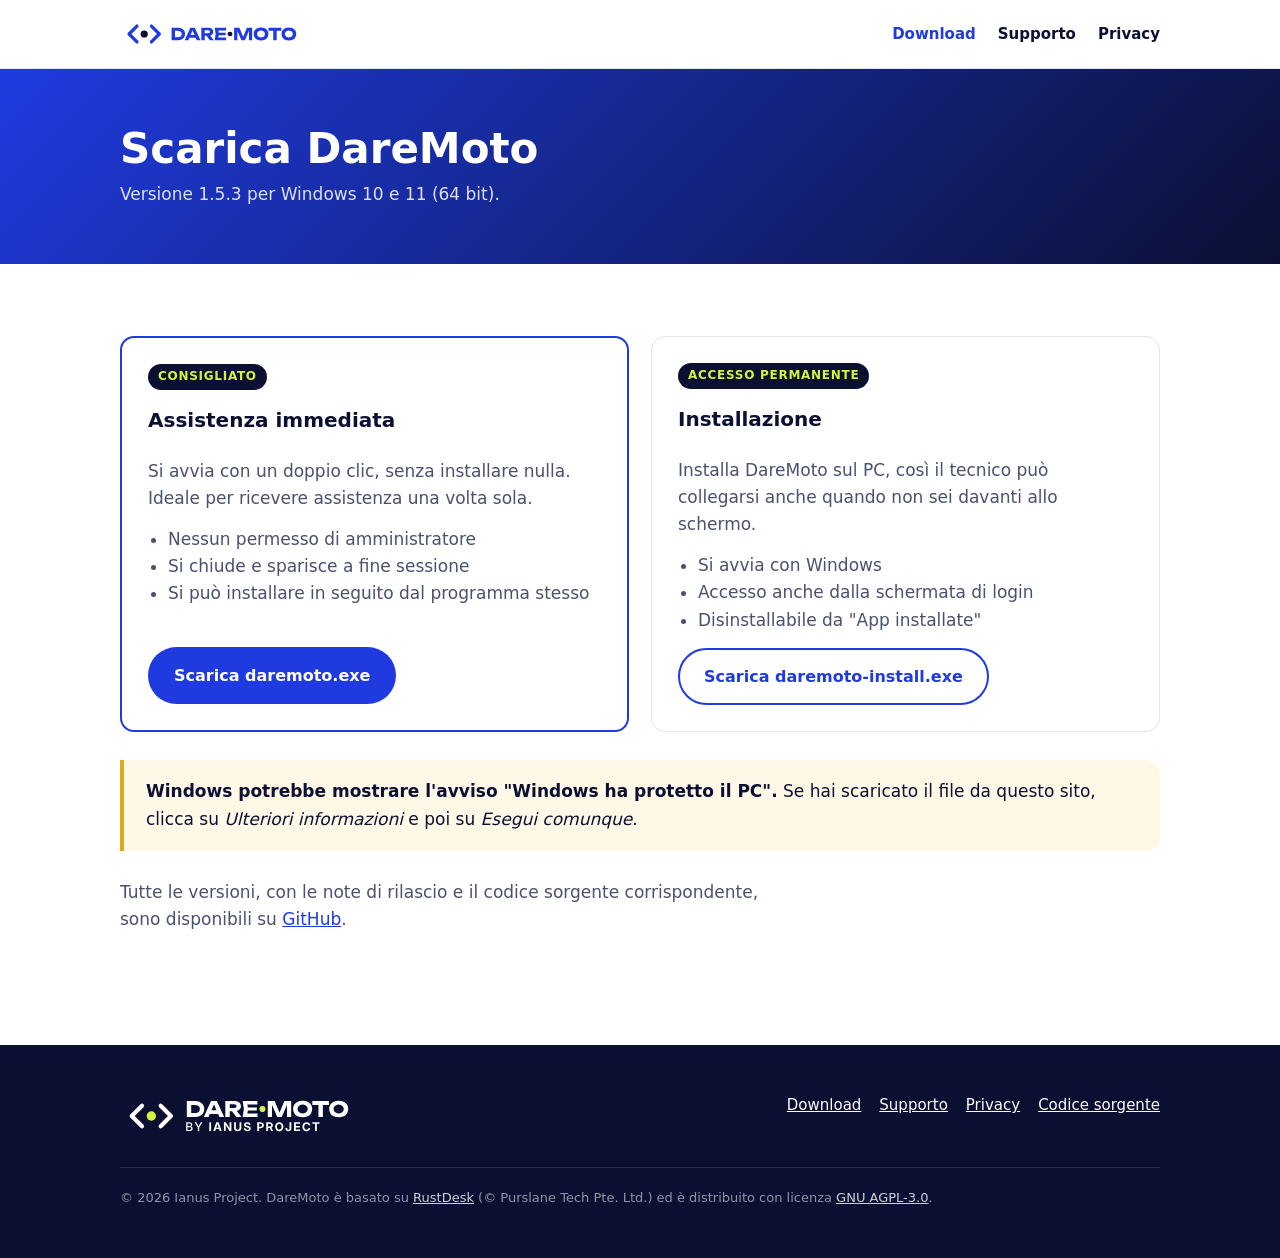
==== download/index.html @ a8541e0c "Sito daremoto.net: home, download, supporto, privacy HTML/CSS statici per GitHub Pages, con i loghi " ====
<!doctype html>
<html lang="it">
<head>
  <meta charset="utf-8">
  <meta name="viewport" content="width=device-width, initial-scale=1">
  <title>Download — DareMoto</title>
  <meta name="description" content="Scarica DareMoto per Windows: versione per l'assistenza immediata o installazione permanente.">
  <link rel="icon" href="/favicon.ico" sizes="any">
  <link rel="icon" href="/assets/icon.svg" type="image/svg+xml">
  <link rel="stylesheet" href="/assets/style.css">
  <meta name="theme-color" content="#1F3BE0">
</head>
<body>
  <header class="site-header">
    <div class="wrap">
      <a class="brand" href="/"><img src="/assets/logo-header-light.svg" alt="DareMoto" width="183" height="34"></a>
      <nav class="nav" aria-label="Navigazione principale">
        <a href="/download/" aria-current="page">Download</a>
        <a href="/supporto/">Supporto</a>
        <a href="/privacy/">Privacy</a>
      </nav>
    </div>
  </header>

  <main>
    <div class="page-head">
      <div class="wrap">
        <h1>Scarica DareMoto</h1>
        <p>Versione 1.5.3 per Windows 10 e 11 (64 bit).</p>
      </div>
    </div>

    <section>
      <div class="wrap">
        <div class="grid">
          <div class="card dl-card primary">
            <span class="tag">Consigliato</span>
            <h3>Assistenza immediata</h3>
            <p>Si avvia con un doppio clic, senza installare nulla. Ideale per ricevere assistenza una volta sola.</p>
            <ul>
              <li>Nessun permesso di amministratore</li>
              <li>Si chiude e sparisce a fine sessione</li>
              <li>Si può installare in seguito dal programma stesso</li>
            </ul>
            <a class="btn btn-cobalt" href="https://github.com/s-romano-ianus/rustdesk/releases/latest/download/daremoto.exe">Scarica daremoto.exe</a>
          </div>
          <div class="card dl-card">
            <span class="tag">Accesso permanente</span>
            <h3>Installazione</h3>
            <p>Installa DareMoto sul PC, così il tecnico può collegarsi anche quando non sei davanti allo schermo.</p>
            <ul>
              <li>Si avvia con Windows</li>
              <li>Accesso anche dalla schermata di login</li>
              <li>Disinstallabile da "App installate"</li>
            </ul>
            <a class="btn btn-outline" href="https://github.com/s-romano-ianus/rustdesk/releases/latest/download/daremoto-install.exe">Scarica daremoto-install.exe</a>
          </div>
        </div>

        <div class="callout warn">
          <p><strong>Windows potrebbe mostrare l'avviso "Windows ha protetto il PC".</strong> Se hai scaricato il file da questo sito, clicca su <em>Ulteriori informazioni</em> e poi su <em>Esegui comunque</em>.</p>
        </div>

        <p class="section-lead">Tutte le versioni, con le note di rilascio e il codice sorgente corrispondente, sono disponibili su <a href="https://github.com/s-romano-ianus/rustdesk/releases">GitHub</a>.</p>
      </div>
    </section>
  </main>

  <footer class="site-footer">
    <div class="wrap">
      <div class="footer-grid">
        <img src="/assets/logo-dark.svg" alt="DareMoto by Ianus Project" width="248" height="46">
        <nav class="footer-links" aria-label="Link a piè di pagina">
          <a href="/download/">Download</a>
          <a href="/supporto/">Supporto</a>
          <a href="/privacy/">Privacy</a>
          <a href="https://github.com/s-romano-ianus/rustdesk/tree/custom">Codice sorgente</a>
        </nav>
      </div>
      <p class="legal">© 2026 Ianus Project. DareMoto è basato su <a href="https://github.com/rustdesk/rustdesk">RustDesk</a> (© Purslane Tech Pte. Ltd.) ed è distribuito con licenza <a href="https://www.gnu.org/licenses/agpl-3.0.html">GNU AGPL-3.0</a>.</p>
    </div>
  </footer>
</body>
</html>
---- assets/style.css ----
/* DareMoto — sito vetrina. Palette: brand/README.md del client. */
:root {
  --cobalt: #1F3BE0;
  --cobalt-dark: #182fb4;
  --lime: #D4F53C;      /* solo su fondi scuri / cobalto */
  --night: #0B1033;
  --ink: #0B1033;
  --muted: #4a5170;
  --line: #e3e6f0;
  --soft: #f4f6fc;
  --white: #ffffff;
  --radius: 14px;
  --wrap: 1080px;
  --font: system-ui, -apple-system, "Segoe UI", Roboto, "Helvetica Neue", Arial, sans-serif;
}

* { box-sizing: border-box; }
html { -webkit-text-size-adjust: 100%; }
body {
  margin: 0;
  font-family: var(--font);
  font-size: 17px;
  line-height: 1.6;
  color: var(--ink);
  background: var(--white);
}
img { max-width: 100%; height: auto; display: block; }
a { color: var(--cobalt); }
a:hover { color: var(--cobalt-dark); }
:focus-visible { outline: 3px solid var(--lime); outline-offset: 2px; }

.wrap { max-width: var(--wrap); margin: 0 auto; padding: 0 20px; }

/* Header */
.site-header { border-bottom: 1px solid var(--line); background: var(--white); }
.site-header .wrap { display: flex; align-items: center; justify-content: space-between; gap: 16px; min-height: 68px; }
.site-header .brand img { height: 34px; width: auto; }
.nav { display: flex; gap: 22px; flex-wrap: wrap; }
.nav a { color: var(--ink); text-decoration: none; font-weight: 600; font-size: 15px; }
.nav a:hover, .nav a[aria-current="page"] { color: var(--cobalt); }

/* Hero */
.hero {
  color: var(--white);
  background:
    radial-gradient(circle at 85% 20%, rgba(212, 245, 60, .12), transparent 40%),
    linear-gradient(135deg, var(--cobalt) 0%, var(--night) 100%);
  padding: 84px 0 92px;
}
.hero h1 { font-size: clamp(32px, 5vw, 54px); line-height: 1.1; margin: 0 0 18px; letter-spacing: -.02em; max-width: 14em; }
.hero h1 .accent { color: var(--lime); }
.hero p.lead { font-size: clamp(17px, 2vw, 20px); max-width: 36em; margin: 0 0 32px; color: rgba(255,255,255,.88); }
.hero .note { font-size: 14px; color: rgba(255,255,255,.7); margin-top: 16px; }

/* Buttons */
.btn {
  display: inline-flex; align-items: center; gap: 10px;
  padding: 14px 24px; border-radius: 999px;
  font-weight: 700; font-size: 16px; text-decoration: none;
  border: 2px solid transparent; cursor: pointer;
}
.btn-lime { background: var(--lime); color: var(--night); }
.btn-lime:hover { background: #c6e92c; color: var(--night); }
.btn-ghost { border-color: rgba(255,255,255,.6); color: var(--white); }
.btn-ghost:hover { border-color: var(--lime); color: var(--lime); }
.btn-cobalt { background: var(--cobalt); color: var(--white); }
.btn-cobalt:hover { background: var(--cobalt-dark); color: var(--white); }
.btn-outline { border-color: var(--cobalt); color: var(--cobalt); }
.btn-outline:hover { background: var(--soft); }
.actions { display: flex; gap: 14px; flex-wrap: wrap; }

/* Sections */
section { padding: 72px 0; }
section.alt { background: var(--soft); }
h2 { font-size: clamp(26px, 3.2vw, 36px); line-height: 1.2; margin: 0 0 14px; letter-spacing: -.01em; }
h3 { font-size: 20px; margin: 0 0 8px; }
.section-lead { color: var(--muted); max-width: 40em; margin: 0 0 40px; }

.grid { display: grid; gap: 22px; grid-template-columns: repeat(auto-fit, minmax(240px, 1fr)); }
.card {
  background: var(--white); border: 1px solid var(--line); border-radius: var(--radius);
  padding: 26px;
}
.card p { margin: 0; color: var(--muted); }
.card .icon {
  width: 44px; height: 44px; border-radius: 12px; background: var(--cobalt);
  display: grid; place-items: center; margin-bottom: 16px; color: var(--lime);
}
.card .icon svg { width: 22px; height: 22px; }

.steps { counter-reset: step; display: grid; gap: 22px; grid-template-columns: repeat(auto-fit, minmax(240px, 1fr)); }
.step { position: relative; padding-top: 52px; }
.step::before {
  counter-increment: step; content: counter(step);
  position: absolute; top: 0; left: 0; width: 38px; height: 38px; border-radius: 50%;
  background: var(--night); color: var(--lime); font-weight: 800; display: grid; place-items: center;
}
.step p { margin: 0; color: var(--muted); }

/* Download cards */
.dl-card { display: flex; flex-direction: column; gap: 14px; }
.dl-card.primary { border: 2px solid var(--cobalt); }
.dl-card .meta { font-size: 14px; color: var(--muted); }
.dl-card ul { margin: 0; padding-left: 20px; color: var(--muted); }
.dl-card .btn { align-self: flex-start; margin-top: auto; }
.tag {
  display: inline-block; font-size: 12px; font-weight: 700; text-transform: uppercase; letter-spacing: .06em;
  background: var(--night); color: var(--lime); padding: 3px 10px; border-radius: 999px; align-self: flex-start;
}

.callout {
  border-left: 4px solid var(--cobalt); background: var(--soft);
  padding: 18px 22px; border-radius: 0 var(--radius) var(--radius) 0; margin: 28px 0;
}
.callout p { margin: 0; }
.callout.warn { border-left-color: #e0a91f; background: #fff8e6; }

/* Prose (privacy, supporto) */
.page-head { background: linear-gradient(135deg, var(--cobalt), var(--night)); color: var(--white); padding: 56px 0; }
.page-head h1 { margin: 0 0 8px; font-size: clamp(28px, 4vw, 42px); line-height: 1.15; }
.page-head p { margin: 0; color: rgba(255,255,255,.85); max-width: 40em; }
.prose { max-width: 760px; }
.prose h2 { font-size: 24px; margin: 44px 0 10px; }
.prose h3 { margin: 28px 0 6px; }
.prose li { margin: 4px 0; }
.prose table { border-collapse: collapse; width: 100%; font-size: 15px; margin: 16px 0; }
.prose th, .prose td { border: 1px solid var(--line); padding: 10px 12px; text-align: left; vertical-align: top; }
.prose th { background: var(--soft); }
.placeholder { background: #fff3b0; padding: 0 4px; border-radius: 4px; }
kbd { font-family: inherit; font-size: .9em; border: 1px solid var(--line); border-bottom-width: 2px; border-radius: 6px; padding: 1px 6px; background: var(--white); }

/* Footer */
.site-footer { background: var(--night); color: rgba(255,255,255,.75); padding: 48px 0 36px; font-size: 15px; }
.site-footer a { color: var(--white); }
.site-footer a:hover { color: var(--lime); }
.footer-grid { display: flex; flex-wrap: wrap; gap: 32px; justify-content: space-between; align-items: flex-start; }
.footer-grid img { height: 46px; width: auto; }
.footer-links { display: flex; flex-wrap: wrap; gap: 18px; }
.legal { margin-top: 28px; padding-top: 20px; border-top: 1px solid rgba(255,255,255,.12); font-size: 13px; color: rgba(255,255,255,.55); }
.legal a { color: rgba(255,255,255,.8); }

@media (max-width: 640px) {
  .site-header .wrap { flex-direction: column; align-items: flex-start; padding-top: 14px; padding-bottom: 14px; }
  .hero { padding: 56px 0 64px; }
  section { padding: 52px 0; }
}
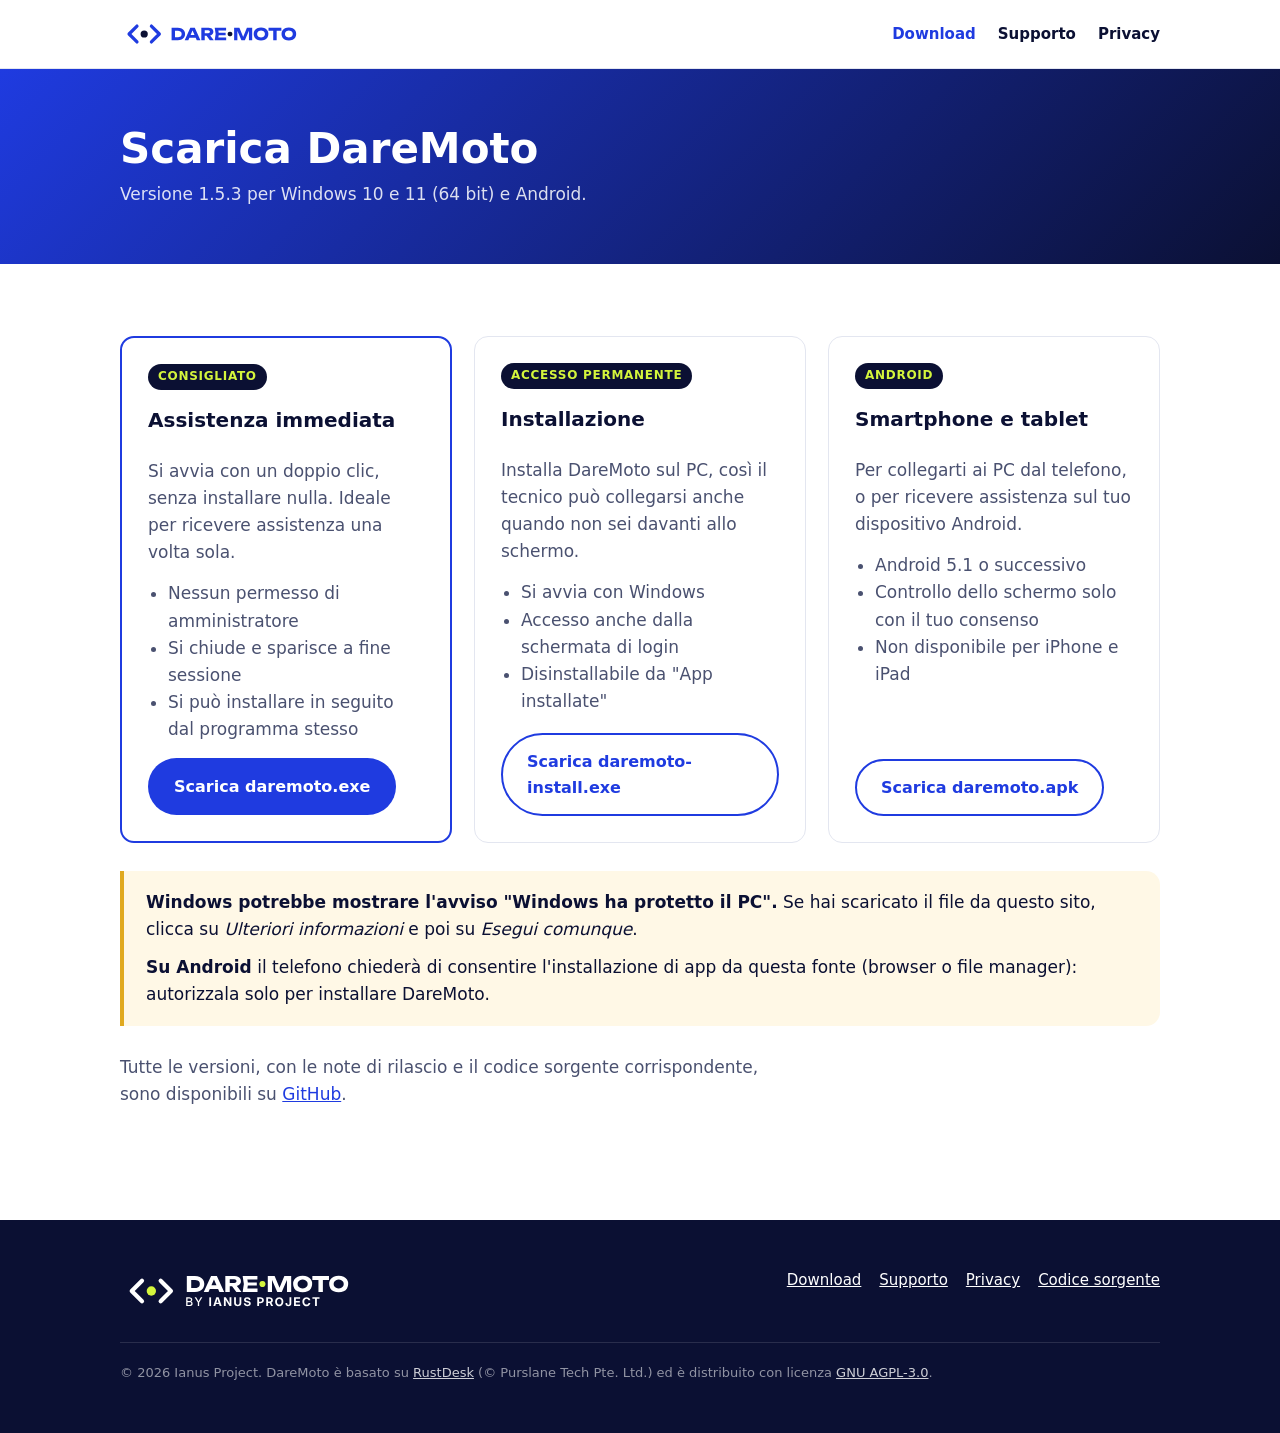
==== commit 7470d0ca: "Download: aggiunta app Android (daremoto.apk) Co-Authored-By: Claude Opus 5.5 <noreply@anthropic.com" ====
--- a/download/index.html
+++ b/download/index.html
@@ -26,7 +26,7 @@
     <div class="page-head">
       <div class="wrap">
         <h1>Scarica DareMoto</h1>
-        <p>Versione 1.5.3 per Windows 10 e 11 (64 bit).</p>
+        <p>Versione 1.5.3 per Windows 10 e 11 (64 bit) e Android.</p>
       </div>
     </div>
 
@@ -55,10 +55,22 @@
             </ul>
             <a class="btn btn-outline" href="https://github.com/s-romano-ianus/rustdesk/releases/latest/download/daremoto-install.exe">Scarica daremoto-install.exe</a>
           </div>
+          <div class="card dl-card">
+            <span class="tag">Android</span>
+            <h3>Smartphone e tablet</h3>
+            <p>Per collegarti ai PC dal telefono, o per ricevere assistenza sul tuo dispositivo Android.</p>
+            <ul>
+              <li>Android 5.1 o successivo</li>
+              <li>Controllo dello schermo solo con il tuo consenso</li>
+              <li>Non disponibile per iPhone e iPad</li>
+            </ul>
+            <a class="btn btn-outline" href="https://github.com/s-romano-ianus/rustdesk/releases/latest/download/daremoto.apk">Scarica daremoto.apk</a>
+          </div>
         </div>
 
         <div class="callout warn">
           <p><strong>Windows potrebbe mostrare l'avviso "Windows ha protetto il PC".</strong> Se hai scaricato il file da questo sito, clicca su <em>Ulteriori informazioni</em> e poi su <em>Esegui comunque</em>.</p>
+          <p style="margin-top:10px"><strong>Su Android</strong> il telefono chiederà di consentire l'installazione di app da questa fonte (browser o file manager): autorizzala solo per installare DareMoto.</p>
         </div>
 
         <p class="section-lead">Tutte le versioni, con le note di rilascio e il codice sorgente corrispondente, sono disponibili su <a href="https://github.com/s-romano-ianus/rustdesk/releases">GitHub</a>.</p>
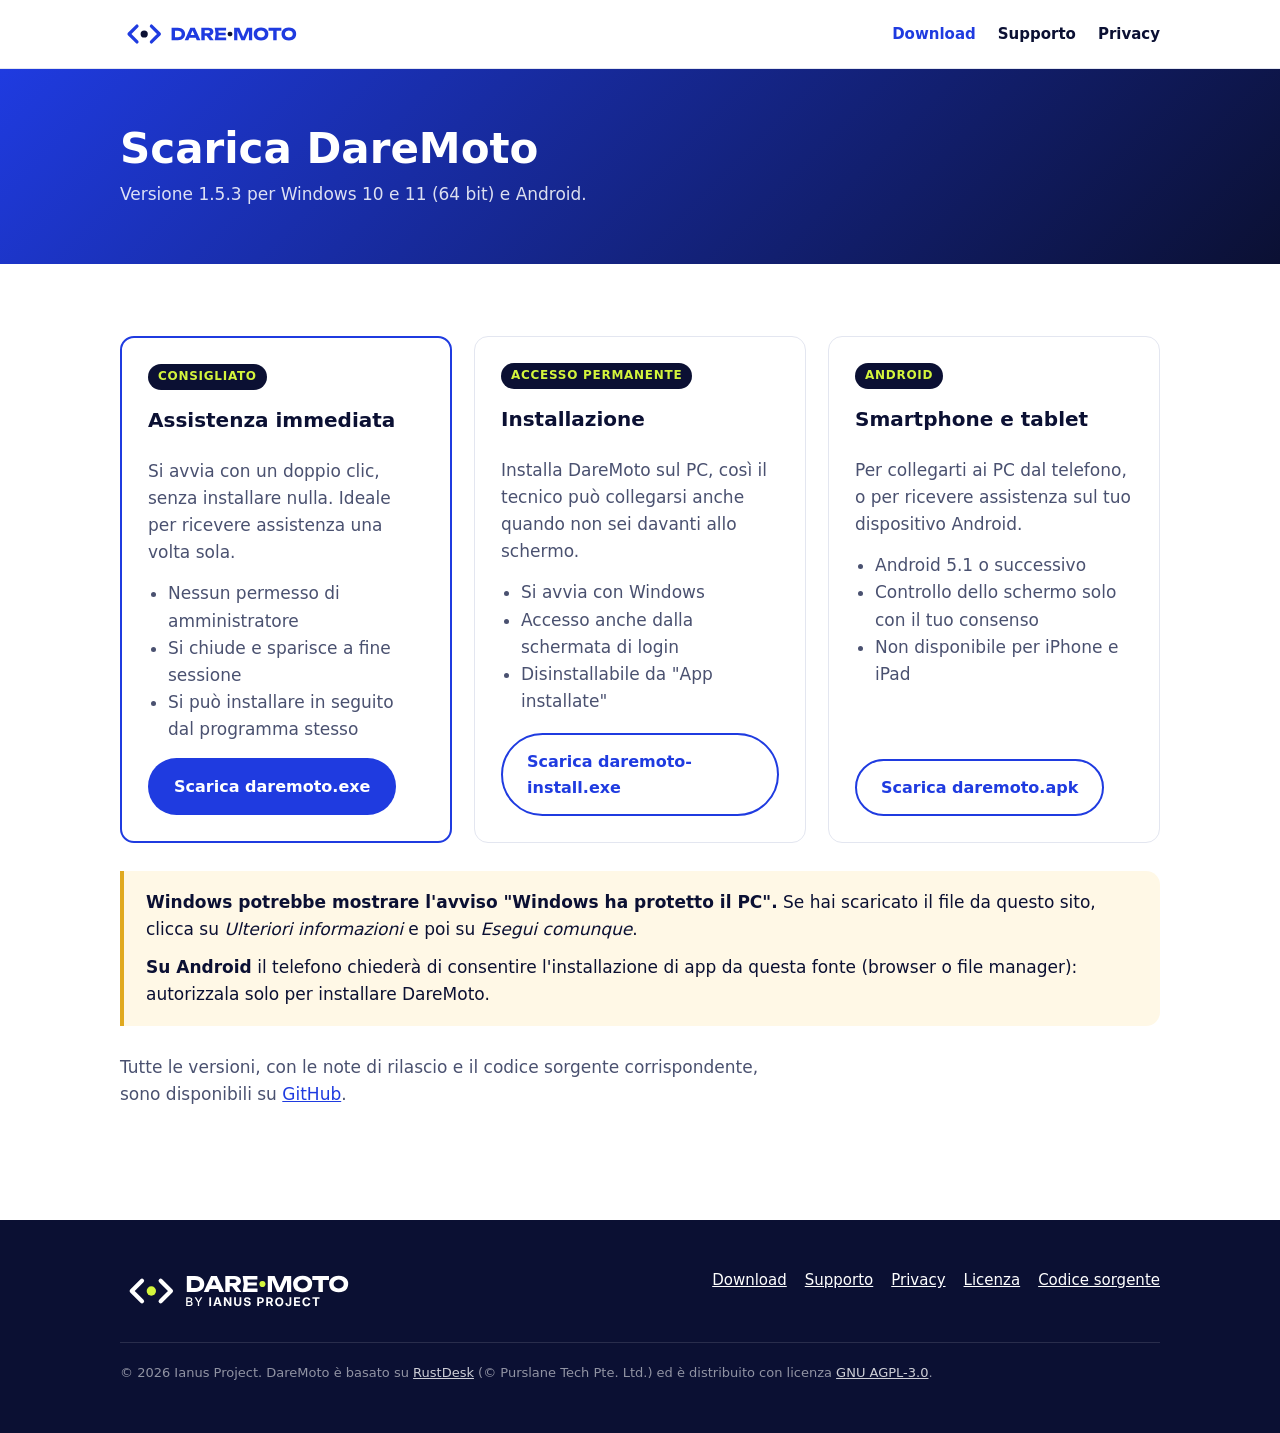
==== commit 403375ea: "Contratto di licenza e condizioni d'uso (/licenza/) Co-Authored-By: Claude Opus 5.5 <noreply@anthrop" ====
--- a/download/index.html
+++ b/download/index.html
@@ -86,6 +86,7 @@
           <a href="/download/">Download</a>
           <a href="/supporto/">Supporto</a>
           <a href="/privacy/">Privacy</a>
+          <a href="/licenza/">Licenza</a>
           <a href="https://github.com/s-romano-ianus/rustdesk/tree/custom">Codice sorgente</a>
         </nav>
       </div>
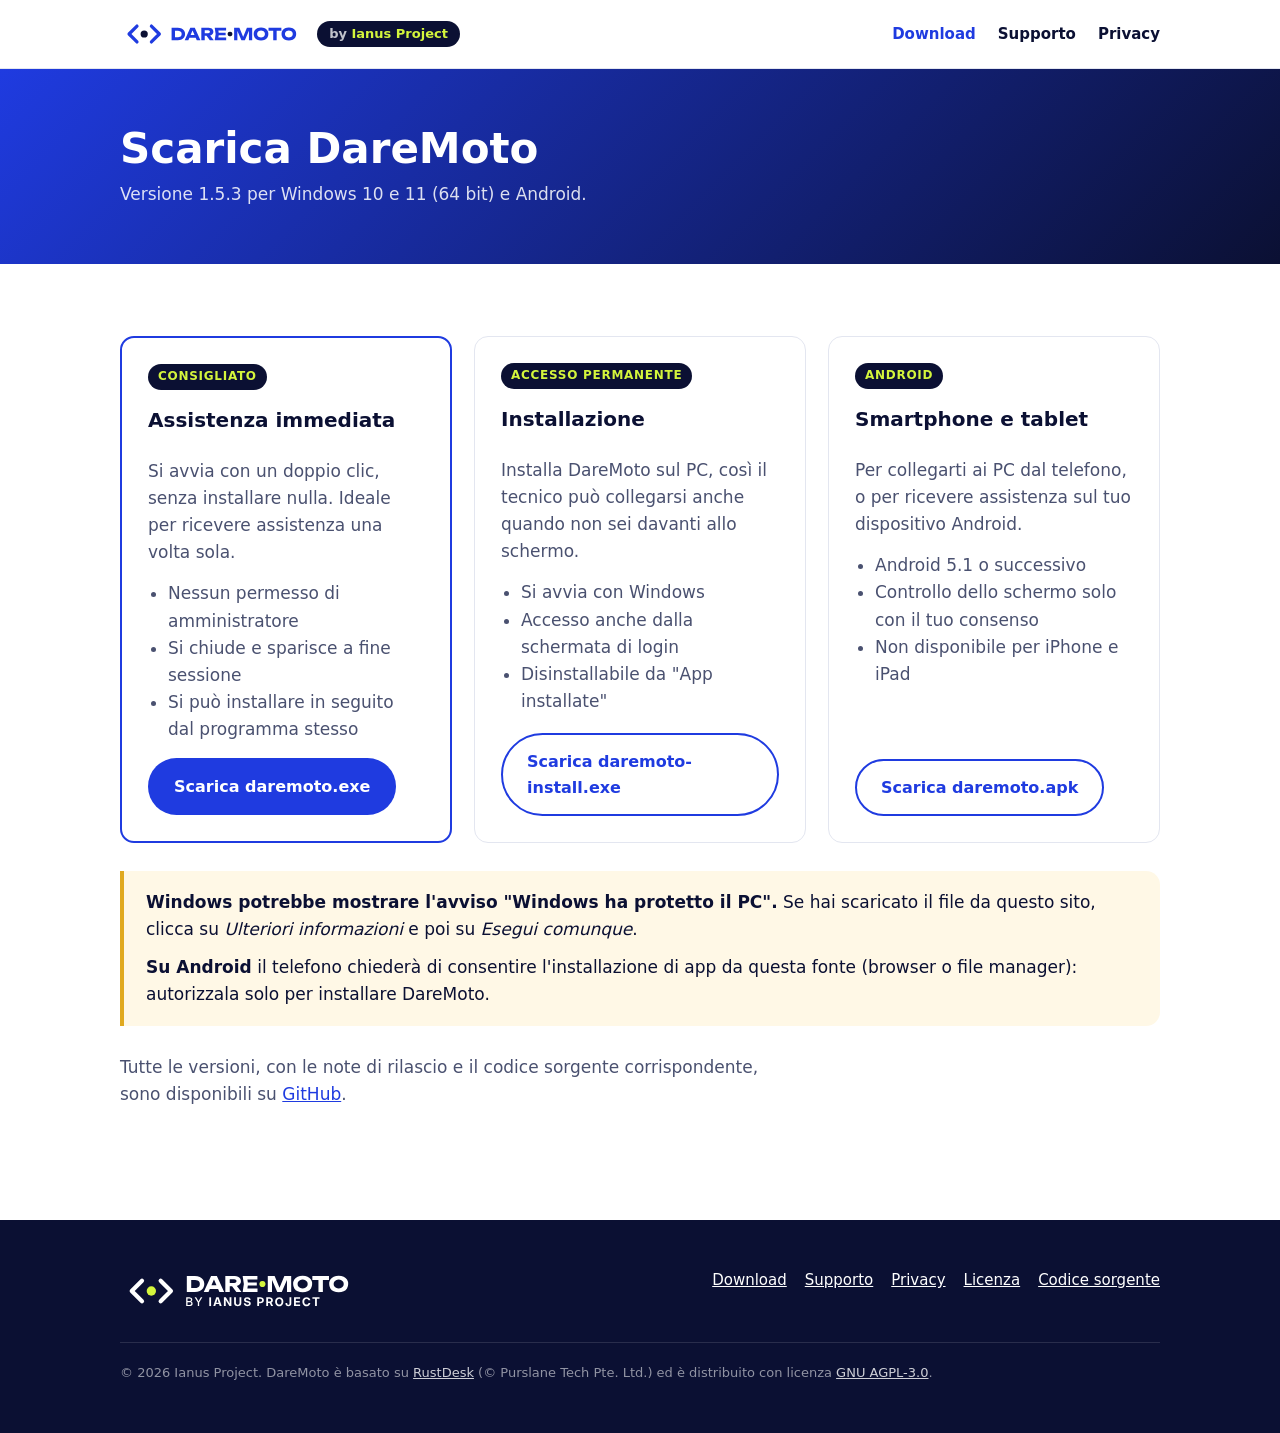
==== commit 52bd6cc5: "Header: badge "by Ianus Project" accanto al logo Co-Authored-By: Claude Opus 5.5 <noreply@anthropic." ====
--- a/download/index.html
+++ b/download/index.html
@@ -13,7 +13,7 @@
 <body>
   <header class="site-header">
     <div class="wrap">
-      <a class="brand" href="/"><img src="/assets/logo-header-light.svg" alt="DareMoto" width="183" height="34"></a>
+      <a class="brand" href="/"><img src="/assets/logo-header-light.svg" alt="DareMoto" width="183" height="34"><span class="brand-by">by <strong>Ianus Project</strong></span></a>
       <nav class="nav" aria-label="Navigazione principale">
         <a href="/download/" aria-current="page">Download</a>
         <a href="/supporto/">Supporto</a>
@@ -70,7 +70,7 @@
 
         <div class="callout warn">
           <p><strong>Windows potrebbe mostrare l'avviso "Windows ha protetto il PC".</strong> Se hai scaricato il file da questo sito, clicca su <em>Ulteriori informazioni</em> e poi su <em>Esegui comunque</em>.</p>
-          <p style="margin-top:10px"><strong>Su Android</strong> il telefono chiederà di consentire l'installazione di app da questa fonte (browser o file manager): autorizzala solo per installare DareMoto.</p>
+          <p><strong>Su Android</strong> il telefono chiederà di consentire l'installazione di app da questa fonte (browser o file manager): autorizzala solo per installare DareMoto.</p>
         </div>
 
         <p class="section-lead">Tutte le versioni, con le note di rilascio e il codice sorgente corrispondente, sono disponibili su <a href="https://github.com/s-romano-ianus/rustdesk/releases">GitHub</a>.</p>
--- a/assets/style.css
+++ b/assets/style.css
@@ -35,6 +35,13 @@
 .site-header { border-bottom: 1px solid var(--line); background: var(--white); }
 .site-header .wrap { display: flex; align-items: center; justify-content: space-between; gap: 16px; min-height: 68px; }
 .site-header .brand img { height: 34px; width: auto; }
+.site-header .brand { display: inline-flex; align-items: center; gap: 14px; text-decoration: none; }
+.brand-by {
+  display: inline-block; padding: 5px 12px; border-radius: 999px;
+  background: var(--night); color: rgba(255,255,255,.75);
+  font-size: 13px; font-weight: 600; line-height: 1.3; white-space: nowrap;
+}
+.brand-by strong { color: var(--lime); font-weight: 800; }
 .nav { display: flex; gap: 22px; flex-wrap: wrap; }
 .nav a { color: var(--ink); text-decoration: none; font-weight: 600; font-size: 15px; }
 .nav a:hover, .nav a[aria-current="page"] { color: var(--cobalt); }
@@ -68,6 +75,7 @@
 .btn-outline { border-color: var(--cobalt); color: var(--cobalt); }
 .btn-outline:hover { background: var(--soft); }
 .actions { display: flex; gap: 14px; flex-wrap: wrap; }
+.actions.spaced { margin-top: 36px; }
 
 /* Sections */
 section { padding: 72px 0; }
@@ -113,6 +121,7 @@
   padding: 18px 22px; border-radius: 0 var(--radius) var(--radius) 0; margin: 28px 0;
 }
 .callout p { margin: 0; }
+.callout p + p { margin-top: 10px; }
 .callout.warn { border-left-color: #e0a91f; background: #fff8e6; }
 
 /* Prose (privacy, supporto) */
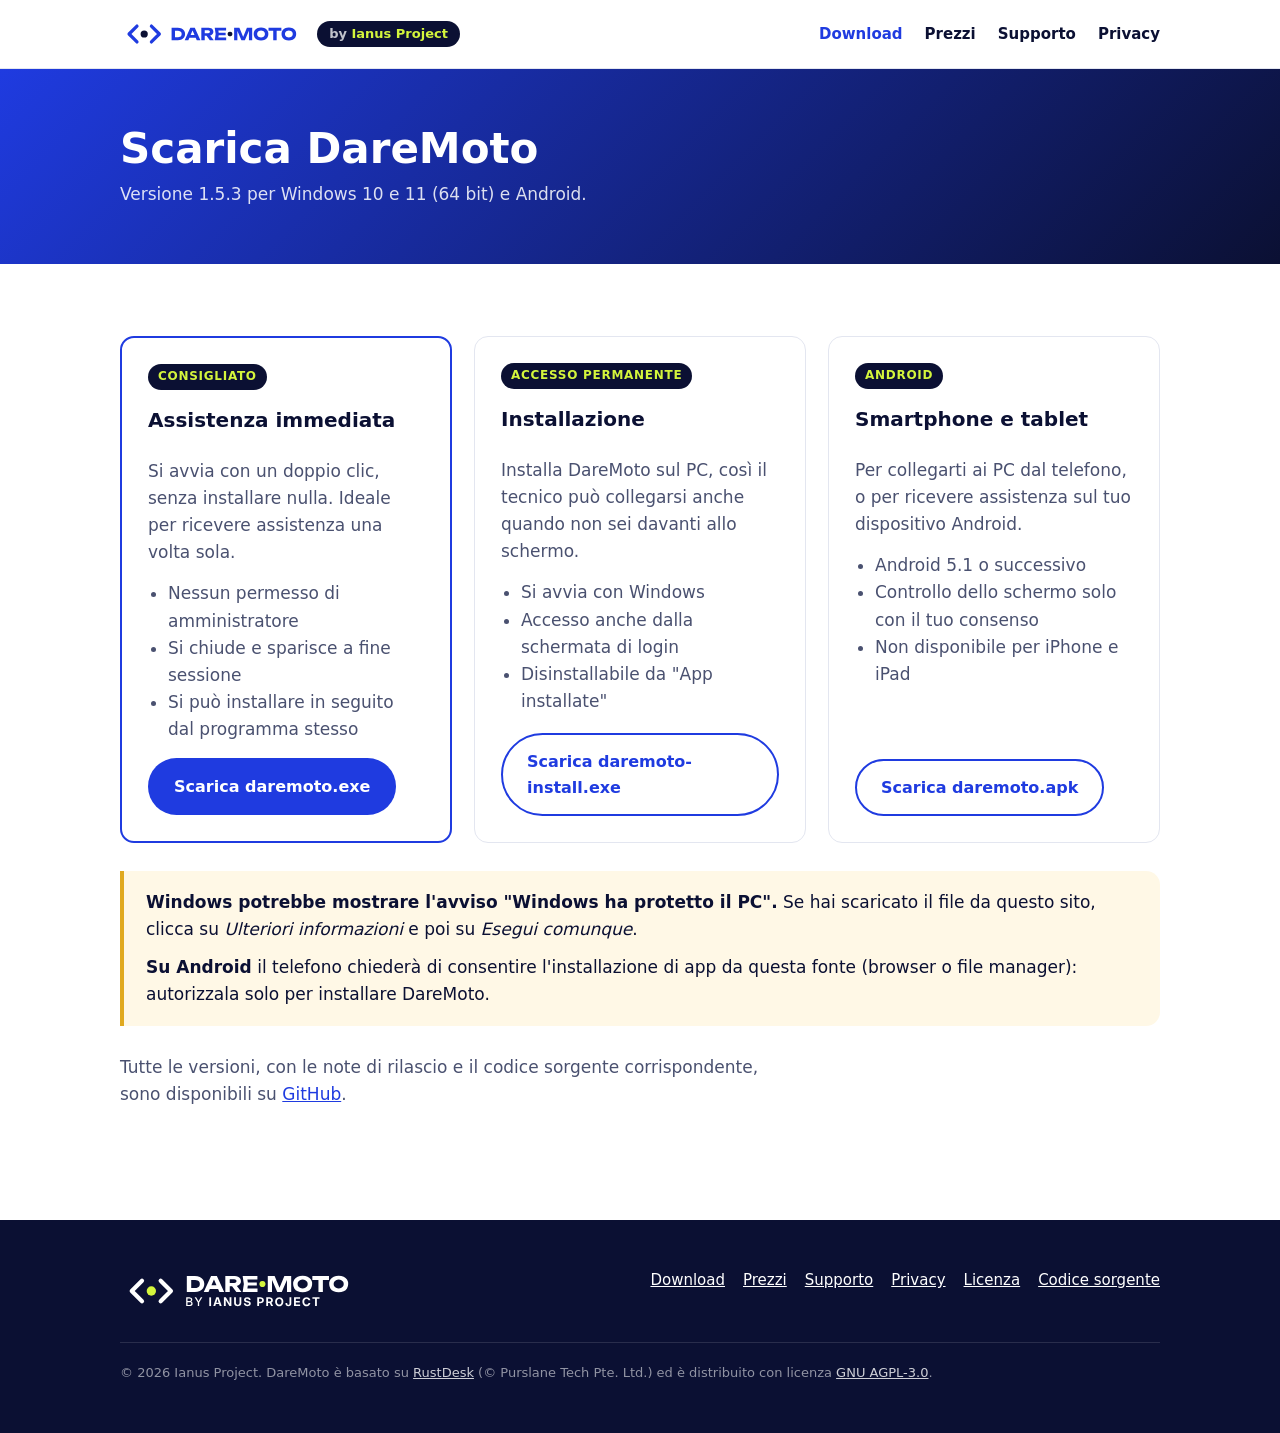
==== commit f7d07287: "Pagina Prezzi: piani, prezzi e come si acquista Piani Gratuito, Team e Business con i limiti dell'AP" ====
--- a/download/index.html
+++ b/download/index.html
@@ -16,6 +16,7 @@
       <a class="brand" href="/"><img src="/assets/logo-header-light.svg" alt="DareMoto" width="183" height="34"><span class="brand-by">by <strong>Ianus Project</strong></span></a>
       <nav class="nav" aria-label="Navigazione principale">
         <a href="/download/" aria-current="page">Download</a>
+        <a href="/prezzi/">Prezzi</a>
         <a href="/supporto/">Supporto</a>
         <a href="/privacy/">Privacy</a>
       </nav>
@@ -84,6 +85,7 @@
         <img src="/assets/logo-dark.svg" alt="DareMoto by Ianus Project" width="248" height="46">
         <nav class="footer-links" aria-label="Link a piè di pagina">
           <a href="/download/">Download</a>
+          <a href="/prezzi/">Prezzi</a>
           <a href="/supporto/">Supporto</a>
           <a href="/privacy/">Privacy</a>
           <a href="/licenza/">Licenza</a>
--- a/assets/style.css
+++ b/assets/style.css
@@ -153,3 +153,16 @@
   .hero { padding: 56px 0 64px; }
   section { padding: 52px 0; }
 }
+
+/* Prezzi */
+.plans { display: grid; gap: 22px; grid-template-columns: repeat(auto-fit, minmax(260px, 1fr)); align-items: stretch; }
+.plan { position: relative; display: flex; flex-direction: column; gap: 6px; }
+.plan h2 { font-size: 24px; margin: 0; }
+.plan .price { font-size: 38px; font-weight: 800; color: var(--ink); margin: 4px 0 6px; letter-spacing: -.02em; }
+.plan .price small { font-size: 15px; font-weight: 600; color: var(--muted); letter-spacing: 0; }
+.plan ul { margin: 0 0 22px; padding-left: 20px; color: var(--muted); }
+.plan li { margin: 4px 0; }
+.plan .btn { margin-top: auto; align-self: flex-start; }
+.plan.featured { border: 2px solid var(--cobalt); }
+.plan .tag { position: absolute; top: -13px; left: 26px; }
+.plans-more { margin-top: 22px; }
